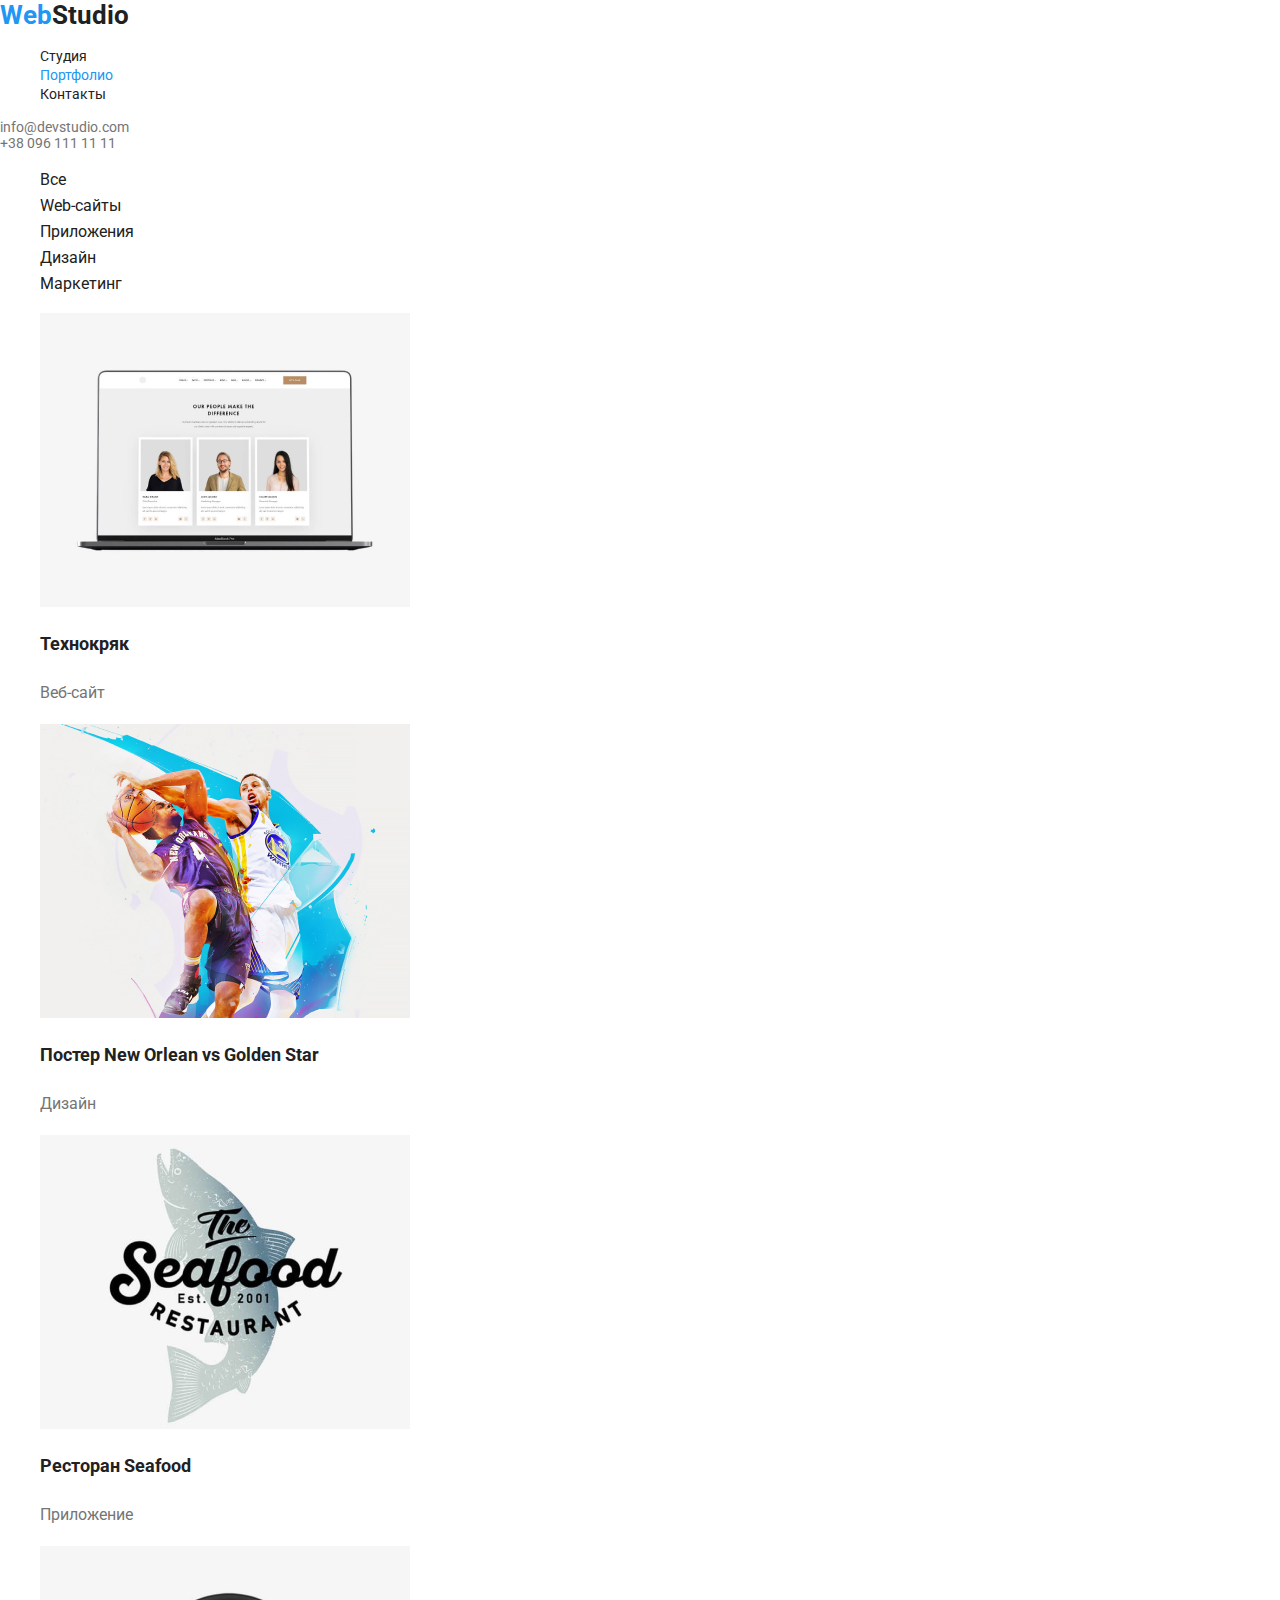
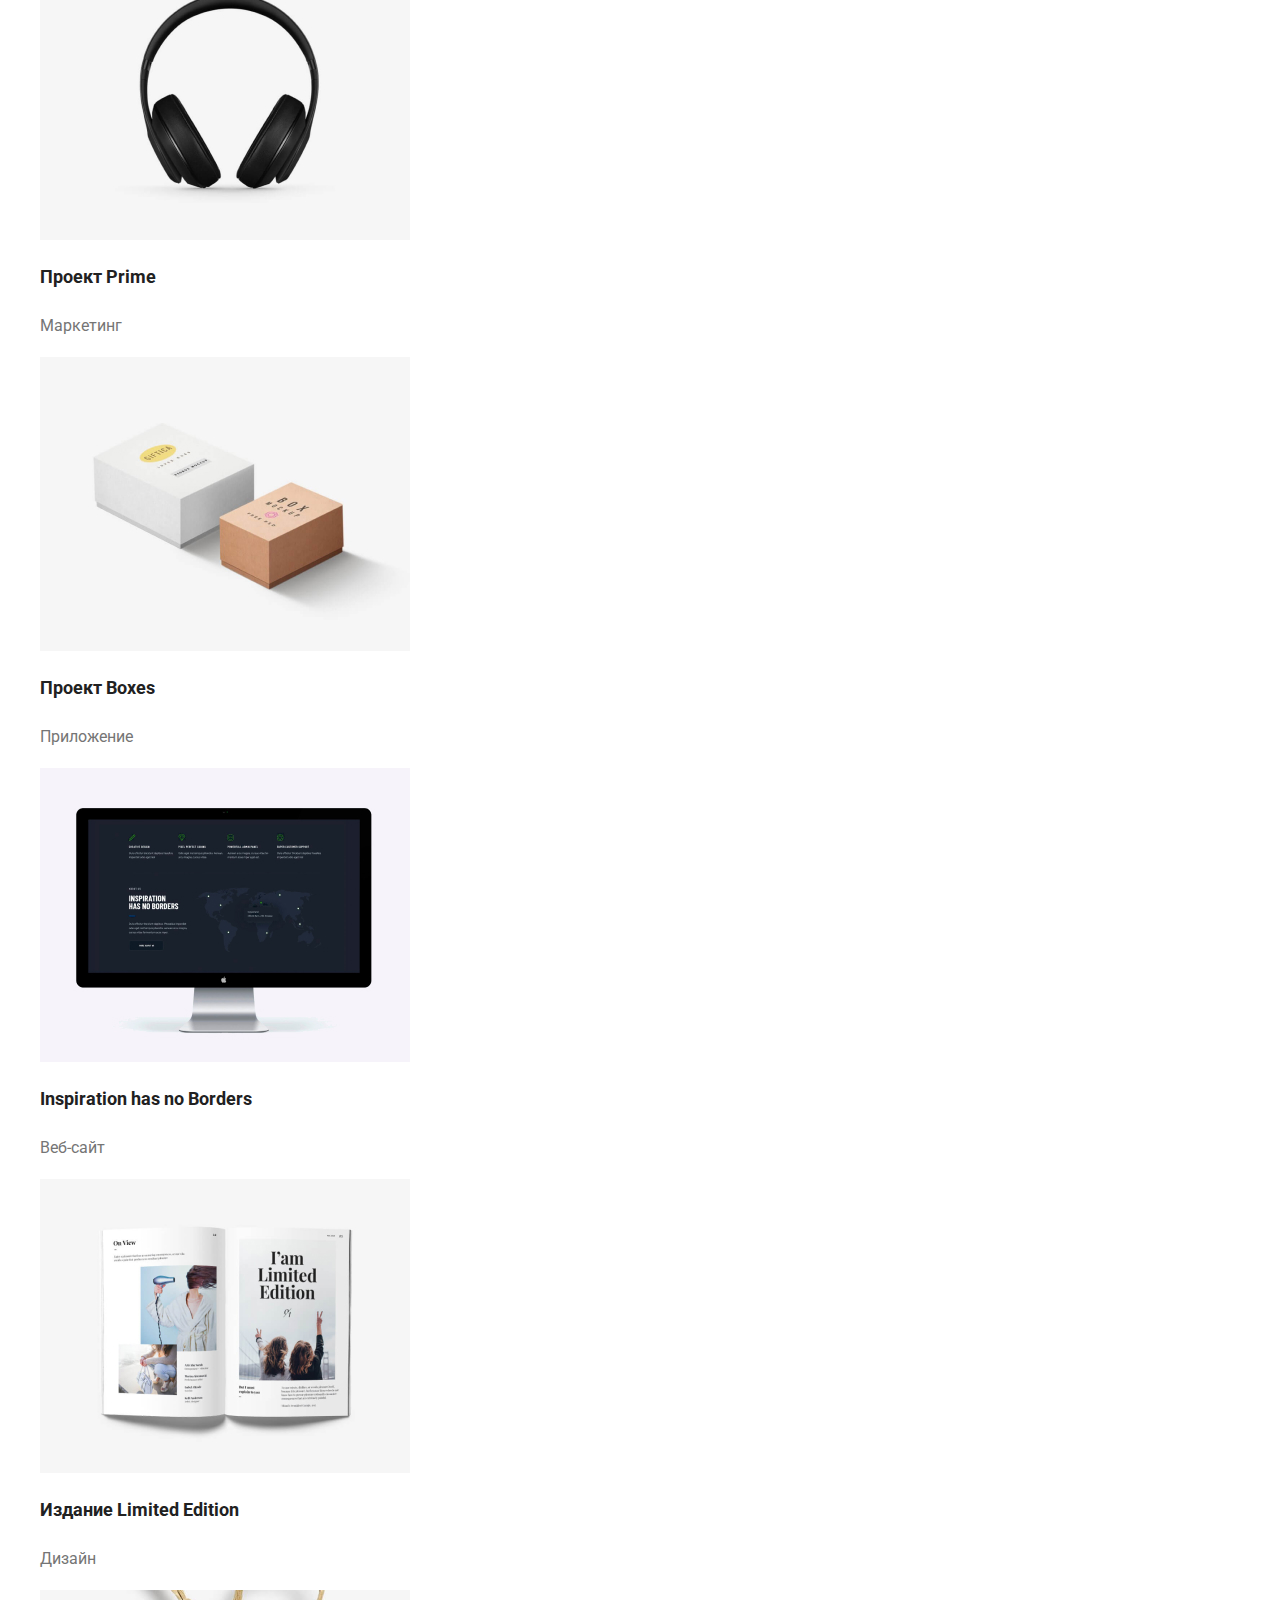
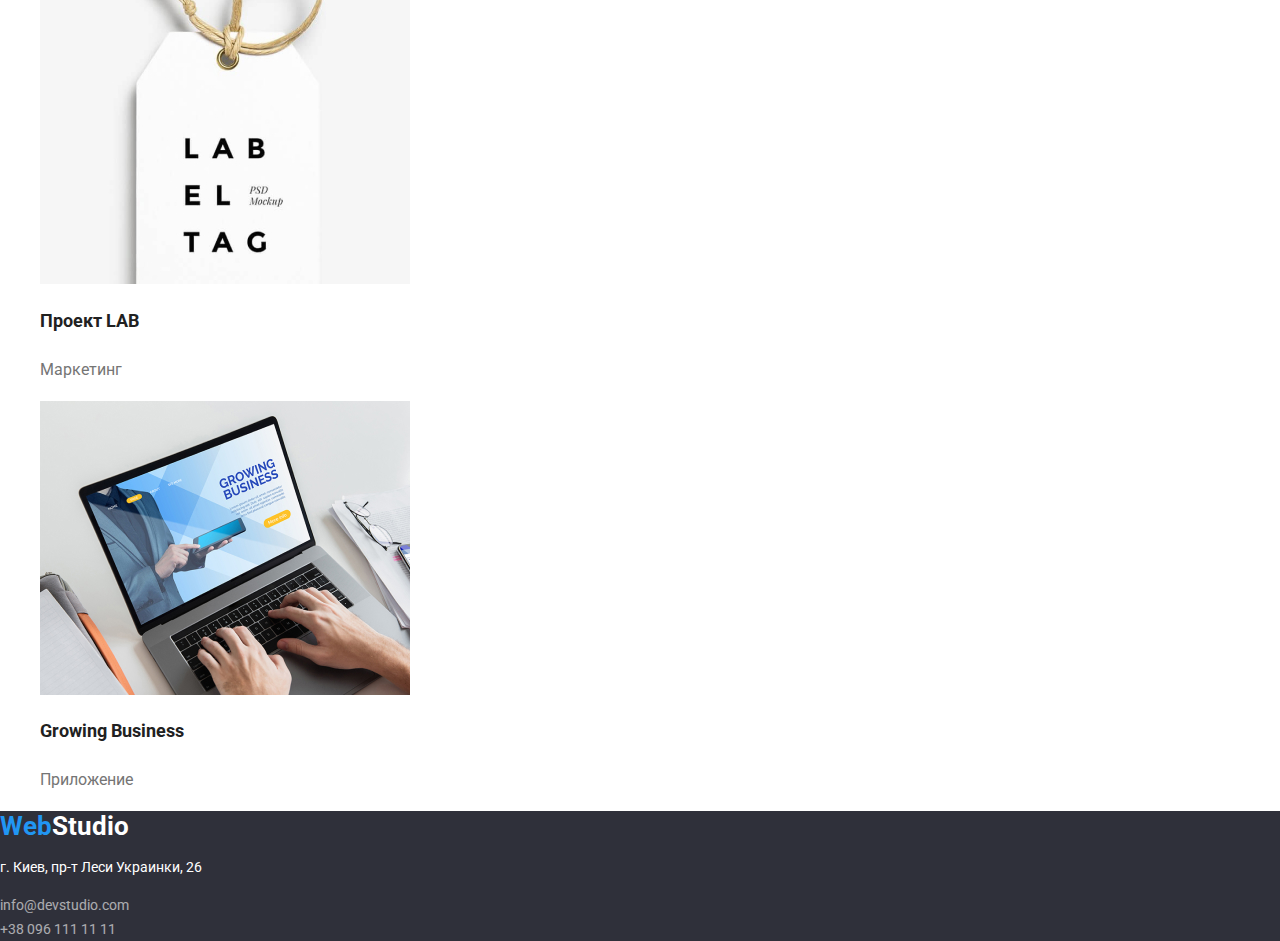
==== portfolio.html @ bd494105 "Update portfolio.html" ====
<!DOCTYPE html>
<html lang="ru">

<head>
    <title>goit-markup-hw-02</title>
    <meta charset="utf-8">
    <link rel="stylesheet" href="css/style.css">
    <meta name="viewport" content="width=device-width, initial-scale=1.0">
    <link rel="preconnect" href="https://fonts.googleapis.com">
    <link rel="preconnect" href="https://fonts.gstatic.com" crossorigin>
    <link href="https://fonts.googleapis.com/css2?family=Roboto:wght@300;400;500;700&display=swap" rel="stylesheet">
</head>

<body>
    <header>
        <div class="logo">
            <a class="logo-link" href="/">Web<span class="logo-text">Studio</span></a>
        </div>
        <nav>
            <ul class="list">
                <li><a class="list-link" href="">Студия</a></li>
                <li><a class="list-link action" href="portfolio.html">Портфолио</a></li>
                <li><a class="list-link" href="">Контакты</a></li>
            </ul>
        </nav>
        <div class="header-link">
            <a class="header-mail" href="mailto:info@devstudio.com">info@devstudio.com</a>
            <a class="header-tel" href="tel:+380961111111">+38 096 111 11 11</a>
        </div>
    </header>
    <main>
        <section class="filter">
           
                <h1>Портфолио</h1> <!--hidden-->
                <nav>
                    <ul class="filter-list">
                        <li><a class="filter-link" href="/">Все</a></li>
                        <li><a class="filter-link" href="/">Web-сайты</a></li>
                        <li><a class="filter-link" href="/">Приложения</a></li>
                        <li><a class="filter-link" href="/">Дизайн</a></li>
                        <li><a class="filter-link" href="/">Маркетинг</a></li>
                    </ul>
                </nav>
                <div class="page-cards">
                    <ul>
                        <li class="page-card">
                            <img src="images/images1.jpg" width="370" alt="Вебсайт">
                            <h2 class="page-title">Технокряк</h2>
                            <p class="page-text">Веб-сайт</p>
                        </li>
                        <li>
                            <img src="images/images2.jpg" width="370" alt="Баскетболисты">
                            <h2 class="page-title">Постер New Orlean vs Golden Star</h2>
                            <p class="page-text">Дизайн</p>
                        </li>
                        <li>
                            <img src="images/images3.jpg" width="370" alt="Логотип">
                            <h2 class="page-title">Ресторан Seafood</h2>
                            <p class="page-text">Приложение</p>
                        </li>
                        <li>
                            <img src="images/images4.jpg" width="370" alt="Наушники">
                            <h2 class="page-title">Проект Prime</h2>
                            <p class="page-text">Маркетинг</p>
                        </li>
                        <li>
                            <img src="images/images5.jpg" width="370" alt="Части">
                            <h2 class="page-title">Проект Boxes</h2>
                            <p class="page-text">Приложение</p>
                        </li>
                        <li>
                            <img src="images/images6.jpg" width="370" alt="Монитор">
                            <h2 class="page-title">Inspiration has no Borders</h2>
                            <p class="page-text">Веб-сайт</p>
                        </li>
                        <li>
                            <img src="images/images7.jpg" width="370" alt="Журнал">
                            <h2 class="page-title">Издание Limited Edition</h2>
                            <p class="page-text">Дизайн</p>
                        </li>
                        <li>
                            <img src="images/images8.jpg" width="370" alt="Лейбл">
                            <h2 class="page-title">Проект LAB</h2>
                            <p class="page-text">Маркетинг</p>
                        </li>
                        <li>
                            <img src="images/images9.jpg" width="370" alt="Ноутбук">
                            <h2 class="page-title">Growing Business</h2>
                            <p class="page-text">Приложение</p>
                        </li>
                    </ul>
                </div>
            
        </section>
    </main>
    <footer>
        <div class="logo">
            <a class="logo-link" href="/">Web<span class="ft-color">Studio</span></a>
        </div>
        <address class="address-footer">
            <p>г. Киев, пр-т Леси Украинки, 26 </p>
            <div class="header-link">
                <a class="header-mail" href="mailto:info@devstudio.com">info@devstudio.com</a>
                <a class="header-tel" href="tel:+380961111111">+38 096 111 11 11</a>
            </div>
        </address>
    </footer>
</body>

</html>
---- css/style.css ----
/* Переменные */
:root{
    --ferst-color:#757575;
    --second-color:#212121; 
    --style-color:#2196F3;
    --font-ferst: 'Roboto', sans-serif;
    --footer-bg: #2F303A;
}
/* конец переменные */
body{
    font-family: var(--font-ferst);
    padding: 0;
    margin: 0;
}
*{
box-sizing: border-box;
}
ul{
    list-style: none;   
}
a{
    text-decoration: none;
}
/* Дополнительные классы */

a.action{
    color:#2196F3;
}

/* Конец - дополнительные классы */

/* Открываю header */

.logo-link{
    color: var(--style-color);
    font-size: 26px;
    font-weight: bold;
    letter-spacing: 3%;
    text-decoration: none;
}
.logo-text{
    color: var( --second-color);
}
.list-link {
    color: var(--second-color);
    font-size: 14px;
    font-weight: medium;

}
.header-tel, .header-mail {
    display: block;
    color: var(--ferst-color);
    text-decoration: none;
    font-size: 14px;
    font-weight: medium;
    
}
/* Конец header */


/* Открываю main */

.filter-link{
    color:var(--second-color);
    font-size: 16px;
    line-height: 26px;
    font-weight: medium;
    text-align: center;
}
.page-title{
    color: var(--second-color);
    font-size: 18px;
    font-weight: bold;
    line-height: 36px;
    font-family: 'Roboto', sans-serif;
}
.page-text{
    color: var(--ferst-color);
    font-size: 16px;
    font-weight: regular;
    line-height: 30px;
    font-family: 'Roboto', sans-serif;
}
.filter > h1{
    display: none;
}

/* Закрываю main */

/* Открываю footer */
footer{
    background: var(--footer-bg);
}
.address-footer{
    font-family: 'Roboto', sans-serif;
    font-size: 14px;
    font-weight: regular;
    color: #fff;
    line-height: 24px;
}
.ft-color{
    color:#fff;
}
.address-footer p{
    font-style: normal;
}
.address-footer  a {
    color: #fff;
    opacity: 60%;
    font-style: normal;
}
/* Закрываю footer */
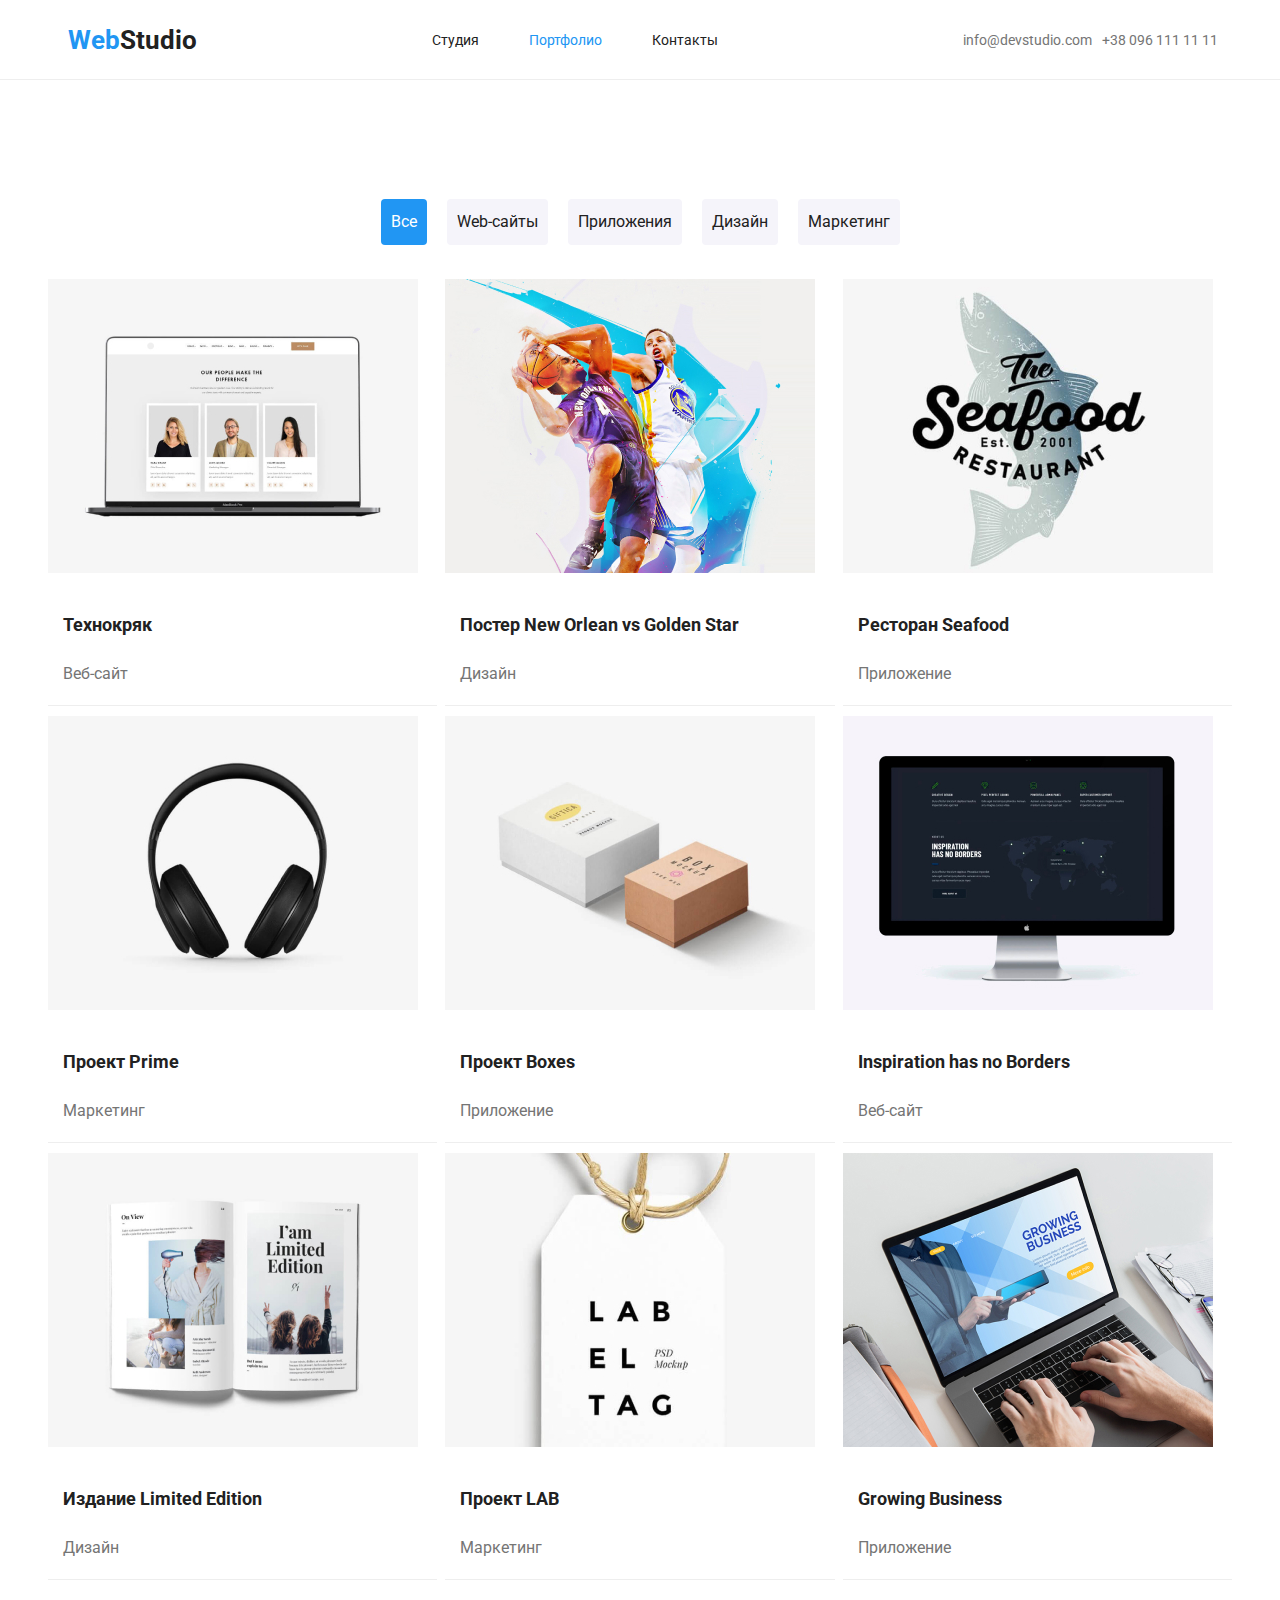
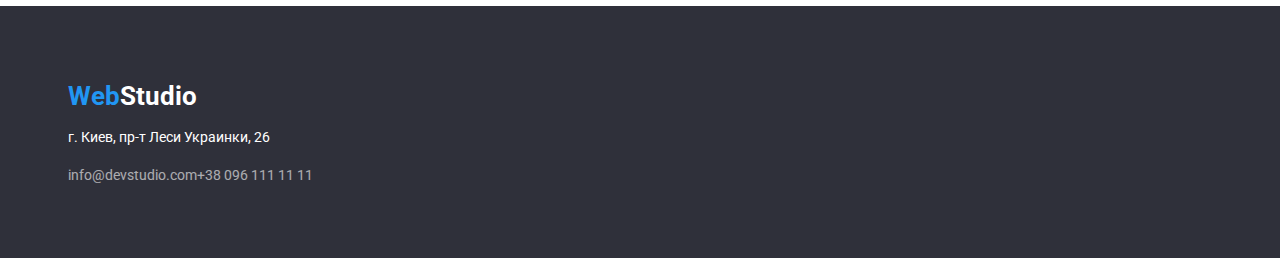
==== commit 1068a57b: "rer" ====
--- a/portfolio.html
+++ b/portfolio.html
@@ -4,7 +4,7 @@
 <head>
     <title>goit-markup-hw-02</title>
     <meta charset="utf-8">
-    <link rel="stylesheet" href="css/style.css">
+    <link rel="stylesheet" href="css/portfolio.css">
     <meta name="viewport" content="width=device-width, initial-scale=1.0">
     <link rel="preconnect" href="https://fonts.googleapis.com">
     <link rel="preconnect" href="https://fonts.gstatic.com" crossorigin>
@@ -12,99 +12,131 @@
 </head>
 
 <body>
-    <header>
-        <div class="logo">
-            <a class="logo-link" href="/">Web<span class="logo-text">Studio</span></a>
-        </div>
-        <nav>
-            <ul class="list">
-                <li><a class="list-link" href="">Студия</a></li>
-                <li><a class="list-link action" href="portfolio.html">Портфолио</a></li>
-                <li><a class="list-link" href="">Контакты</a></li>
-            </ul>
-        </nav>
-        <div class="header-link">
-            <a class="header-mail" href="mailto:info@devstudio.com">info@devstudio.com</a>
-            <a class="header-tel" href="tel:+380961111111">+38 096 111 11 11</a>
-        </div>
-    </header>
-    <main>
-        <section class="filter">
-           
-                <h1>Портфолио</h1> <!--hidden-->
-                <nav>
-                    <ul class="filter-list">
-                        <li><a class="filter-link" href="/">Все</a></li>
-                        <li><a class="filter-link" href="/">Web-сайты</a></li>
-                        <li><a class="filter-link" href="/">Приложения</a></li>
-                        <li><a class="filter-link" href="/">Дизайн</a></li>
-                        <li><a class="filter-link" href="/">Маркетинг</a></li>
-                    </ul>
-                </nav>
-                <div class="page-cards">
-                    <ul>
-                        <li class="page-card">
-                            <img src="images/images1.jpg" width="370" alt="Вебсайт">
-                            <h2 class="page-title">Технокряк</h2>
-                            <p class="page-text">Веб-сайт</p>
-                        </li>
-                        <li>
-                            <img src="images/images2.jpg" width="370" alt="Баскетболисты">
-                            <h2 class="page-title">Постер New Orlean vs Golden Star</h2>
-                            <p class="page-text">Дизайн</p>
-                        </li>
-                        <li>
-                            <img src="images/images3.jpg" width="370" alt="Логотип">
-                            <h2 class="page-title">Ресторан Seafood</h2>
-                            <p class="page-text">Приложение</p>
-                        </li>
-                        <li>
-                            <img src="images/images4.jpg" width="370" alt="Наушники">
-                            <h2 class="page-title">Проект Prime</h2>
-                            <p class="page-text">Маркетинг</p>
-                        </li>
-                        <li>
-                            <img src="images/images5.jpg" width="370" alt="Части">
-                            <h2 class="page-title">Проект Boxes</h2>
-                            <p class="page-text">Приложение</p>
-                        </li>
-                        <li>
-                            <img src="images/images6.jpg" width="370" alt="Монитор">
-                            <h2 class="page-title">Inspiration has no Borders</h2>
-                            <p class="page-text">Веб-сайт</p>
-                        </li>
-                        <li>
-                            <img src="images/images7.jpg" width="370" alt="Журнал">
-                            <h2 class="page-title">Издание Limited Edition</h2>
-                            <p class="page-text">Дизайн</p>
-                        </li>
-                        <li>
-                            <img src="images/images8.jpg" width="370" alt="Лейбл">
-                            <h2 class="page-title">Проект LAB</h2>
-                            <p class="page-text">Маркетинг</p>
-                        </li>
-                        <li>
-                            <img src="images/images9.jpg" width="370" alt="Ноутбук">
-                            <h2 class="page-title">Growing Business</h2>
-                            <p class="page-text">Приложение</p>
-                        </li>
-                    </ul>
+    
+        <header>
+            <div class="list-center">
+                <div class="header-page">
+                    <div class="logo">
+                        <a class="logo-link" href="/">Web<span class="logo-text">Studio</span></a>
+                    </div>
+                    <nav>
+                        <ul class="list">
+                            <li><a class="list-link" href="/">Студия</a></li>
+                            <li><a class="list-link action" href="portfolio.html">Портфолио</a></li>
+                            <li><a class="list-link" href="">Контакты</a></li>
+                        </ul>
+                    </nav>
+                    <div class="header-link">
+                        <a class="header-mail" href="mailto:info@devstudio.com">info@devstudio.com</a>
+                        <a class="header-tel" href="tel:+380961111111">+38 096 111 11 11</a>
+                    </div>
                 </div>
-            
-        </section>
-    </main>
-    <footer>
-        <div class="logo">
-            <a class="logo-link" href="/">Web<span class="ft-color">Studio</span></a>
-        </div>
-        <address class="address-footer">
-            <p>г. Киев, пр-т Леси Украинки, 26 </p>
-            <div class="header-link">
-                <a class="header-mail" href="mailto:info@devstudio.com">info@devstudio.com</a>
-                <a class="header-tel" href="tel:+380961111111">+38 096 111 11 11</a>
             </div>
-        </address>
-    </footer>
+        </header>
+        <main>
+            <div class="list-center">
+            <section class="filter">
+                    <div class="filter-box">
+                        <h1>Портфолио</h1> <!--hidden-->
+                        <nav>
+                            <ul class="filter-list">
+                                <li><a class="filter-link  action-link bg" href="/">Все</a></li>
+                                <li><a class="filter-link action-link" href="/">Web-сайты</a></li>
+                                <li><a class="filter-link action-link" href="/">Приложения</a></li>
+                                <li><a class="filter-link action-link" href="/">Дизайн</a></li>
+                                <li><a class="filter-link action-link" href="/">Маркетинг</a></li>
+                            </ul>
+                        </nav>
+                    </div>
+                    <div class="page-cards">
+                        <ul>
+                            <li class="page-items">
+                                <img src="images/images1.jpg" width="370" alt="Вебсайт">
+                                <div class="page-topbox">
+                                    <h2 class="page-title">Технокряк</h2>
+                                    <p class="page-text">Веб-сайт</p>
+                                </div>
+                            </li>
+                            <li class="page-items">
+                                <img src="images/images2.jpg" width="370" alt="Баскетболисты">
+                                <div class="page-topbox">
+                                <h2 class="page-title">Постер New Orlean vs Golden Star</h2>
+                                <p class="page-text">Дизайн</p>
+                                </div>
+                            </li>
+                            <li class="page-items">
+                                <img src="images/images3.jpg" width="370" alt="Логотип">
+                                <div class="page-topbox">
+                                <h2 class="page-title">Ресторан Seafood</h2>
+                                <p class="page-text">Приложение</p>
+                                </div>
+                            </li>
+                            <li class="page-items">
+                                <img src="images/images4.jpg" width="370" alt="Наушники">
+                                <div class="page-topbox">
+                                <h2 class="page-title">Проект Prime</h2>
+                                <p class="page-text">Маркетинг</p>
+                                </div>
+                            </li>
+                            <li class="page-items">
+                                <img src="images/images5.jpg" width="370" alt="Части">
+                                <div class="page-topbox">
+                                <h2 class="page-title">Проект Boxes</h2>
+                                <p class="page-text">Приложение</p>
+                                </div>
+                            </li>
+                            <li class="page-items">
+                                <img src="images/images6.jpg" width="370" alt="Монитор">
+                                <div class="page-topbox">
+                                <h2 class="page-title">Inspiration has no Borders</h2>
+                                <p class="page-text">Веб-сайт</p>
+                                </div>
+                            </li>
+                            <li class="page-items">
+                                <img src="images/images7.jpg" width="370" alt="Журнал">
+                                <div class="page-topbox">
+                                <h2 class="page-title">Издание Limited Edition</h2>
+                                <p class="page-text">Дизайн</p>
+                                </div>
+                            </li>
+                            <li class="page-items">
+                                <img src="images/images8.jpg" width="370" alt="Лейбл">
+                                <div class="page-topbox">
+                                <h2 class="page-title">Проект LAB</h2>
+                                <p class="page-text">Маркетинг</p>
+                                </div>
+                            </li>
+                            <li class="page-items">
+                                <img src="images/images9.jpg" width="370" alt="Ноутбук">
+                                <div class="page-topbox">
+                                <h2 class="page-title">Growing Business</h2>
+                                <p class="page-text">Приложение</p>
+                                </div>
+                            </li>
+                        </ul>
+                    </div>
+                
+            </section>
+            </div>
+        </main>
+    </div>
+        <footer>
+            <div class="list-center">
+                <div class="position-footer">
+                    <div class="logo">
+                        <a class="logo-link" href="/">Web<span class="ft-color">Studio</span></a>
+                    </div>
+                    <address class="address-footer">
+                        <p>г. Киев, пр-т Леси Украинки, 26 </p>
+                        <div class="footer-link">
+                            <a class="footer-mail" href="mailto:info@devstudio.com">info@devstudio.com</a>
+                            <a class="footer-tel" href="tel:+380961111111">+38 096 111 11 11</a>
+                        </div>
+                    </address>
+                </div>
+            </div>
+        </footer>
+   
 </body>
 
 </html>--- a/css/portfolio.css
+++ b/css/portfolio.css
@@ -0,0 +1,206 @@
+/* Переменные */
+:root{
+    --ferst-color:#757575;
+    --second-color:#212121; 
+    --style-color:#2196F3;
+    --font-ferst: 'Roboto', sans-serif;
+    --footer-bg: #2F303A;
+}
+/* конец переменные */
+body{
+    font-family: var(--font-ferst);
+    padding: 0;
+    margin: 0;
+}
+*{
+box-sizing: border-box;
+}
+ul{
+    list-style: none;   
+}
+a{
+    text-decoration: none;
+}
+
+.list-center{
+    max-width: 1185px;
+    margin: 0 auto;
+}
+/* Дополнительные классы */
+
+a.action{
+    color:#2196F3;
+}
+a.bg {
+    background: var(--style-color);
+    color: #fff;
+}
+/* Конец - дополнительные классы */
+
+/* Открываю header */
+header{
+    height: 80px;
+    border-bottom: 1px solid #EEEEEE;
+}
+.header-page{
+    display: flex;
+    justify-content: space-between;
+    align-items: center;
+    height: 80px;
+    border-bottom: 1px solid #EEEEEE;
+}
+.logo{
+    margin-left: 20px;
+}
+.logo-link{
+    color: var(--style-color);
+    font-size: 26px;
+    font-weight: bold;
+    letter-spacing: 3%;
+    text-decoration: none;
+}
+.logo-text{
+    color: var( --second-color);
+}
+.list-link {
+    color: var(--second-color);
+    font-size: 14px;
+    font-weight: medium;
+
+}
+.header-link{
+    display: flex;
+    margin-right: 15px;
+}
+.header-tel, .header-mail {
+    display: block;
+    color: var(--ferst-color);
+    text-decoration: none;
+    font-size: 14px;
+    font-weight: medium;
+    margin-left: 10px;
+}
+.list{
+    display: flex;
+    justify-content: space-around;
+    margin: 0px;
+    padding: 0px;
+}
+.list > li{
+    margin: 25px;
+}
+/* Конец header */
+
+
+/* Открываю main */
+.filter{
+    margin-top: 93px;
+}
+.filter-list{
+    padding: 0;
+    display: flex;
+    justify-content: center;
+}
+.filter-list > li {
+    margin: 10px;
+    height: 38px;
+}
+.filter-box{
+    display: flex;
+    justify-content: center;
+}
+.filter-box > h1 {
+    display: none;
+}
+.filter-link{
+    color:var(--second-color);
+    font-size: 16px;
+    line-height: 26px;
+    font-weight: medium;
+    text-align: center;
+    display: inline-block;
+    padding: 10px;
+    background: #F5F4FA;
+    border-radius: 4px;
+}
+.action-link{
+    background: ##F5F4FA;
+}
+.action-link:hover{
+    color:#fff;
+    background:var(--style-color);
+}
+.page-cards ul {
+    display: flex;
+    flex-wrap: wrap;
+    padding: 0px;
+    justify-content: space-between;
+}
+.page-topbox{
+    padding-top: 15px;
+    padding-left: 15px;
+}
+.page-items{
+    flex-basis: calc((100% - 15px) / 3);
+    border-bottom: 1px solid #EEEEEE;
+    margin-bottom: 10px;
+}
+.page-title{
+    color: var(--second-color);
+    font-size: 18px;
+    font-weight: bold;
+    line-height: 36px;
+    font-family: 'Roboto', sans-serif;
+}
+.page-text{
+    color: var(--ferst-color);
+    font-size: 16px;
+    font-weight: regular;
+    line-height: 30px;
+    font-family: 'Roboto', sans-serif;
+}
+.filter > h1{
+    display: none;
+}
+
+/* Закрываю main */
+
+/* Открываю footer */
+footer{
+    background: var(--footer-bg);
+    height: 252px;
+}
+.address-footer{
+    font-family: 'Roboto', sans-serif;
+    font-size: 14px;
+    font-weight: regular;
+    color: #fff;
+    line-height: 24px;
+}
+.position-footer {
+    padding: 75px 30px 0px 0px;
+}
+.ft-color{
+    color:#fff;
+}
+.address-footer p{
+    font-style: normal;
+    margin-left: 20px;
+}
+.address-footer  a {
+    color: #fff;
+    opacity: 60%;
+    font-style: normal;
+}
+.footer-link{
+    display: flex;
+    margin-left: 20px;
+}
+.footer-mail, .footer-tel{
+    display: block;
+    color: var(--ferst-color);
+    text-decoration: none;
+    font-size: 14px;
+    font-weight: medium;
+}
+/* Закрываю footer */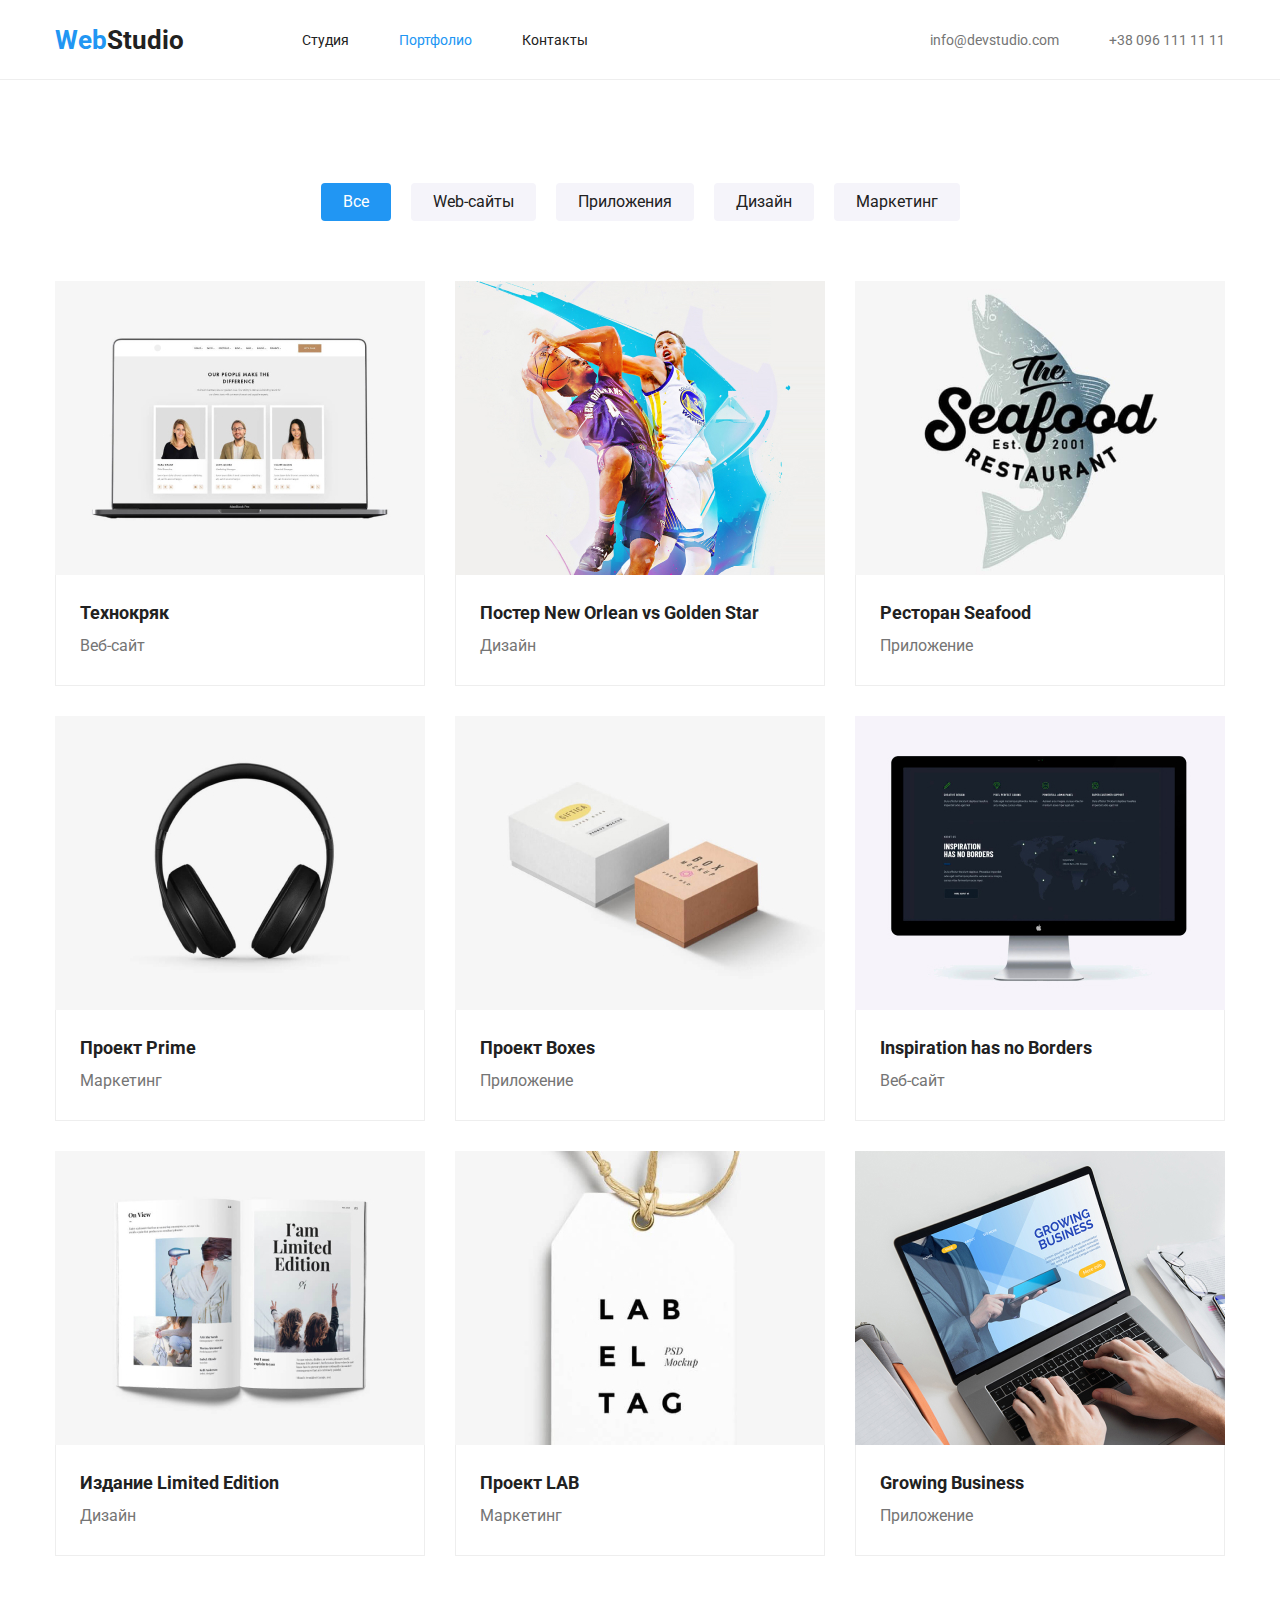
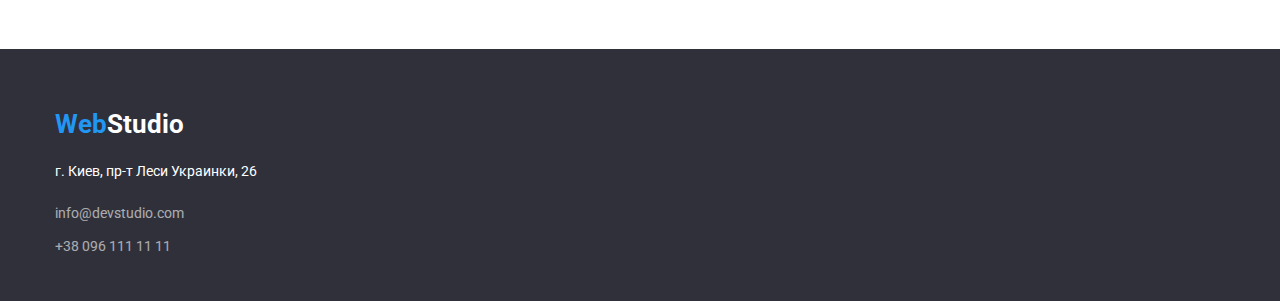
==== commit 12e690ef: "goit-markup-hw-02(final)" ====
--- a/portfolio.html
+++ b/portfolio.html
@@ -51,63 +51,63 @@
                     <div class="page-cards">
                         <ul>
                             <li class="page-items">
-                                <img src="images/images1.jpg" width="370" alt="Вебсайт">
+                                <img src="images/images1.jpg" width="370px" alt="Вебсайт">
                                 <div class="page-topbox">
                                     <h2 class="page-title">Технокряк</h2>
                                     <p class="page-text">Веб-сайт</p>
                                 </div>
                             </li>
                             <li class="page-items">
-                                <img src="images/images2.jpg" width="370" alt="Баскетболисты">
+                                <img src="images/images2.jpg" width="370px" alt="Баскетболисты">
                                 <div class="page-topbox">
                                 <h2 class="page-title">Постер New Orlean vs Golden Star</h2>
                                 <p class="page-text">Дизайн</p>
                                 </div>
                             </li>
                             <li class="page-items">
-                                <img src="images/images3.jpg" width="370" alt="Логотип">
+                                <img src="images/images3.jpg" width="370px" alt="Логотип">
                                 <div class="page-topbox">
                                 <h2 class="page-title">Ресторан Seafood</h2>
                                 <p class="page-text">Приложение</p>
                                 </div>
                             </li>
                             <li class="page-items">
-                                <img src="images/images4.jpg" width="370" alt="Наушники">
+                                <img src="images/images4.jpg" width="370px" alt="Наушники">
                                 <div class="page-topbox">
                                 <h2 class="page-title">Проект Prime</h2>
                                 <p class="page-text">Маркетинг</p>
                                 </div>
                             </li>
                             <li class="page-items">
-                                <img src="images/images5.jpg" width="370" alt="Части">
+                                <img src="images/images5.jpg" width="370px" alt="Части">
                                 <div class="page-topbox">
                                 <h2 class="page-title">Проект Boxes</h2>
                                 <p class="page-text">Приложение</p>
                                 </div>
                             </li>
                             <li class="page-items">
-                                <img src="images/images6.jpg" width="370" alt="Монитор">
+                                <img src="images/images6.jpg" width="370px" alt="Монитор">
                                 <div class="page-topbox">
                                 <h2 class="page-title">Inspiration has no Borders</h2>
                                 <p class="page-text">Веб-сайт</p>
                                 </div>
                             </li>
                             <li class="page-items">
-                                <img src="images/images7.jpg" width="370" alt="Журнал">
+                                <img src="images/images7.jpg" width="370px" alt="Журнал">
                                 <div class="page-topbox">
                                 <h2 class="page-title">Издание Limited Edition</h2>
                                 <p class="page-text">Дизайн</p>
                                 </div>
                             </li>
                             <li class="page-items">
-                                <img src="images/images8.jpg" width="370" alt="Лейбл">
+                                <img src="images/images8.jpg" width="370px" alt="Лейбл">
                                 <div class="page-topbox">
                                 <h2 class="page-title">Проект LAB</h2>
                                 <p class="page-text">Маркетинг</p>
                                 </div>
                             </li>
                             <li class="page-items">
-                                <img src="images/images9.jpg" width="370" alt="Ноутбук">
+                                <img src="images/images9.jpg" width="370px" alt="Ноутбук">
                                 <div class="page-topbox">
                                 <h2 class="page-title">Growing Business</h2>
                                 <p class="page-text">Приложение</p>
@@ -123,7 +123,7 @@
         <footer>
             <div class="list-center">
                 <div class="position-footer">
-                    <div class="logo">
+                    <div class="logo-footer">
                         <a class="logo-link" href="/">Web<span class="ft-color">Studio</span></a>
                     </div>
                     <address class="address-footer">
--- a/css/portfolio.css
+++ b/css/portfolio.css
@@ -23,8 +23,9 @@
 }
 
 .list-center{
-    max-width: 1185px;
+    max-width: 1170px;
     margin: 0 auto;
+    
 }
 /* Дополнительные классы */
 
@@ -44,13 +45,12 @@
 }
 .header-page{
     display: flex;
-    justify-content: space-between;
     align-items: center;
     height: 80px;
     border-bottom: 1px solid #EEEEEE;
 }
 .logo{
-    margin-left: 20px;
+    margin-right: 93px;
 }
 .logo-link{
     color: var(--style-color);
@@ -66,19 +66,33 @@
     color: var(--second-color);
     font-size: 14px;
     font-weight: medium;
-
-}
+}
+.list-link:hover{
+    color: var(--style-color);
+}
+
 .header-link{
     display: flex;
-    margin-right: 15px;
-}
-.header-tel, .header-mail {
-    display: block;
-    color: var(--ferst-color);
-    text-decoration: none;
-    font-size: 14px;
-    font-weight: medium;
-    margin-left: 10px;
+    margin-left: auto;
+}
+.header-tel {
+    display: block;
+    color: var(--ferst-color);
+    text-decoration: none;
+    font-size: 14px;
+    font-weight: medium;
+    margin-right: 0px;
+}
+.header-mail{
+    display: block;
+    color: var(--ferst-color);
+    text-decoration: none;
+    font-size: 14px;
+    font-weight: medium;
+    margin-right: 50px;
+}
+.header-mail:hover, .header-tel:hover{
+    color: var(--style-color);
 }
 .list{
     display: flex;
@@ -94,11 +108,12 @@
 
 /* Открываю main */
 .filter{
-    margin-top: 93px;
+   margin-top: 93px;
 }
 .filter-list{
     padding: 0;
     display: flex;
+    margin: 0px;
     justify-content: center;
 }
 .filter-list > li {
@@ -119,7 +134,7 @@
     font-weight: medium;
     text-align: center;
     display: inline-block;
-    padding: 10px;
+    padding: 6px 22px 6px 22px;
     background: #F5F4FA;
     border-radius: 4px;
 }
@@ -130,20 +145,38 @@
     color:#fff;
     background:var(--style-color);
 }
+.page-cards{
+    margin-top: 50px;
+    margin-bottom: 93px;
+}
 .page-cards ul {
     display: flex;
     flex-wrap: wrap;
     padding: 0px;
-    justify-content: space-between;
+    
 }
 .page-topbox{
-    padding-top: 15px;
-    padding-left: 15px;
+    padding-top: 20px;
+    padding-left: 24px;
+    padding-right: 24px;
+    padding-bottom: 24px;
+    border-left: 1px solid #EEEEEE;
+    border-bottom: 1px solid #EEEEEE;
+    border-right: 1px solid #EEEEEE;
 }
 .page-items{
-    flex-basis: calc((100% - 15px) / 3);
-    border-bottom: 1px solid #EEEEEE;
-    margin-bottom: 10px;
+    width: calc((100% - 60px) / 3);
+    margin-bottom: 30px;
+    margin-right: 30px;
+}
+.page-items img {
+    display: block;
+}
+.page-items:nth-child(3n){
+    margin-right: 0px;
+}
+.page-items:nth-last-child(-n + 3){
+    margin-bottom: 0px;
 }
 .page-title{
     color: var(--second-color);
@@ -151,6 +184,7 @@
     font-weight: bold;
     line-height: 36px;
     font-family: 'Roboto', sans-serif;
+    margin: 0px;
 }
 .page-text{
     color: var(--ferst-color);
@@ -158,6 +192,7 @@
     font-weight: regular;
     line-height: 30px;
     font-family: 'Roboto', sans-serif;
+    margin: 0px;
 }
 .filter > h1{
     display: none;
@@ -170,31 +205,35 @@
     background: var(--footer-bg);
     height: 252px;
 }
+.logo-footer{
+   padding-top: 60px;
+}
 .address-footer{
+    margin-top: 20px;
     font-family: 'Roboto', sans-serif;
     font-size: 14px;
     font-weight: regular;
     color: #fff;
     line-height: 24px;
 }
-.position-footer {
-    padding: 75px 30px 0px 0px;
-}
+
 .ft-color{
     color:#fff;
 }
 .address-footer p{
     font-style: normal;
-    margin-left: 20px;
+    margin: 0px;
 }
 .address-footer  a {
+    margin-top: 9px;
     color: #fff;
     opacity: 60%;
     font-style: normal;
 }
 .footer-link{
-    display: flex;
-    margin-left: 20px;
+    margin-top: 9px;
+    display: flex;
+    flex-direction: column;
 }
 .footer-mail, .footer-tel{
     display: block;
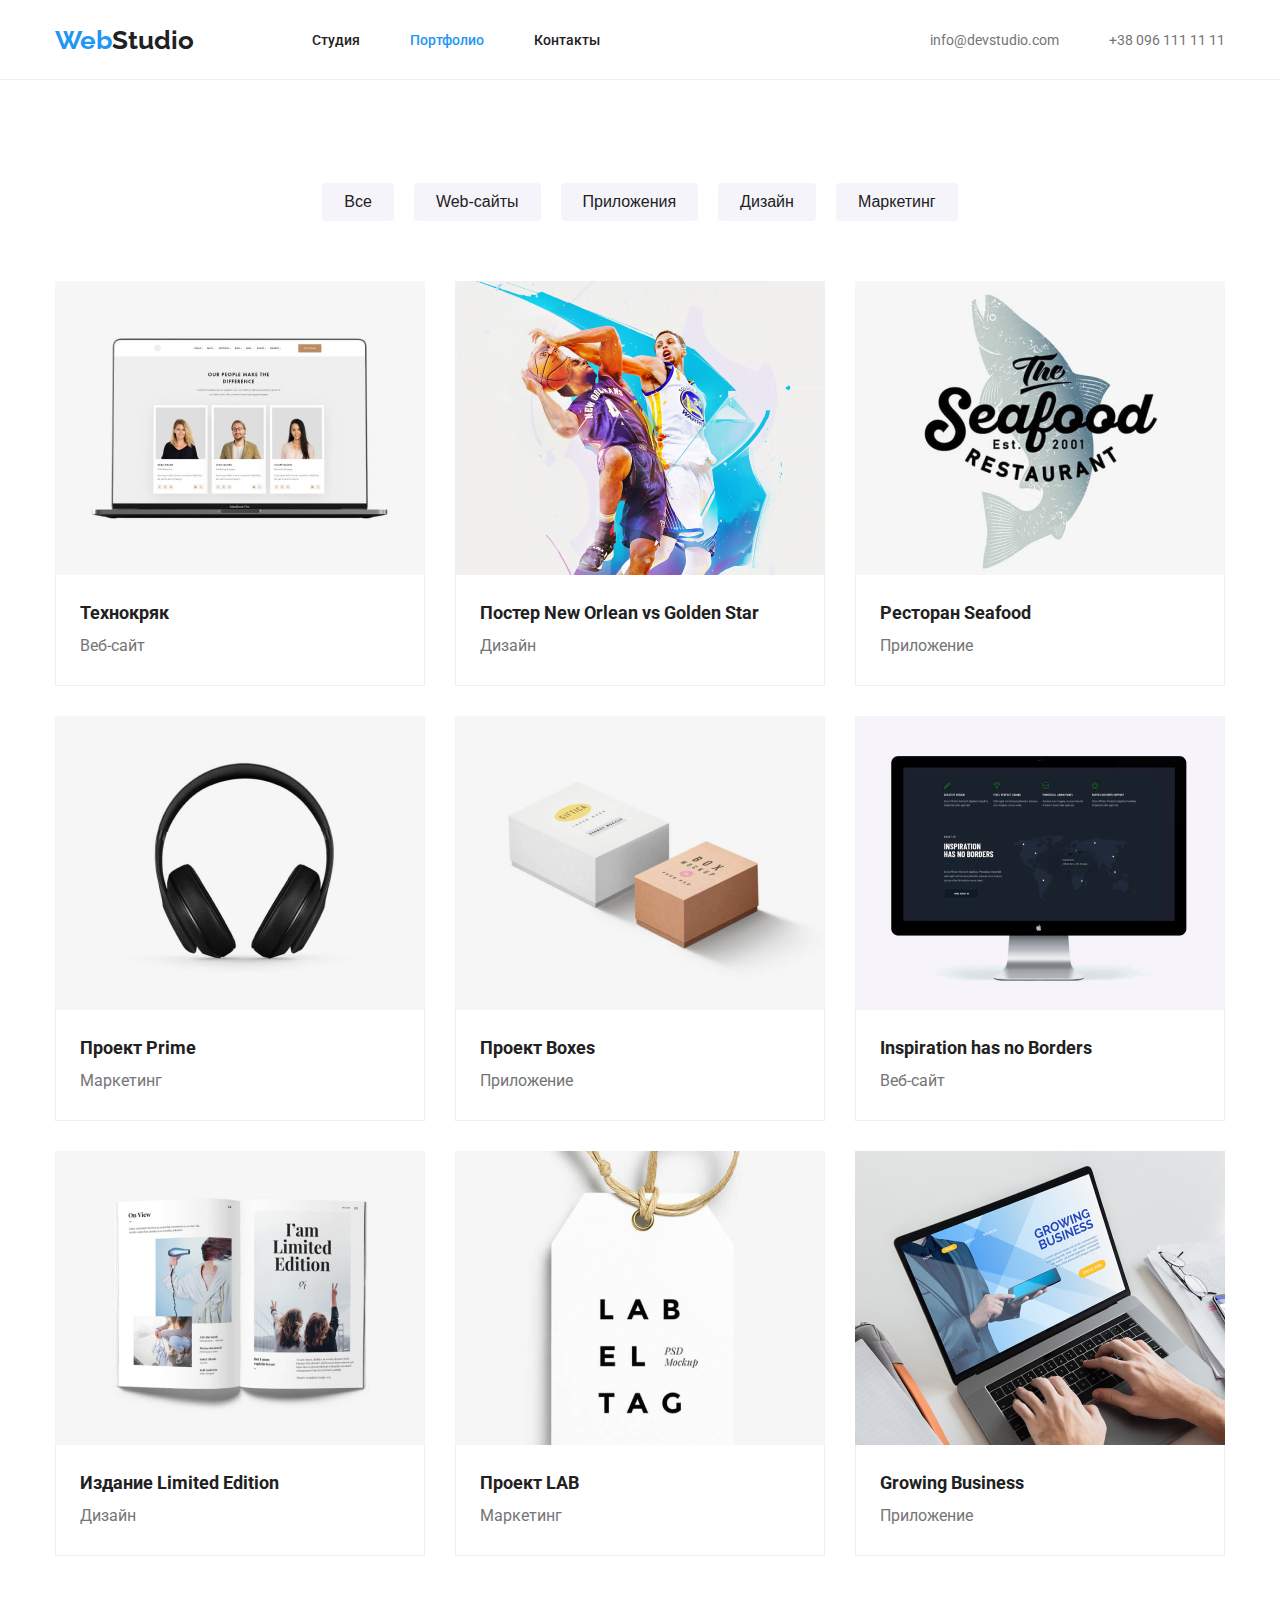
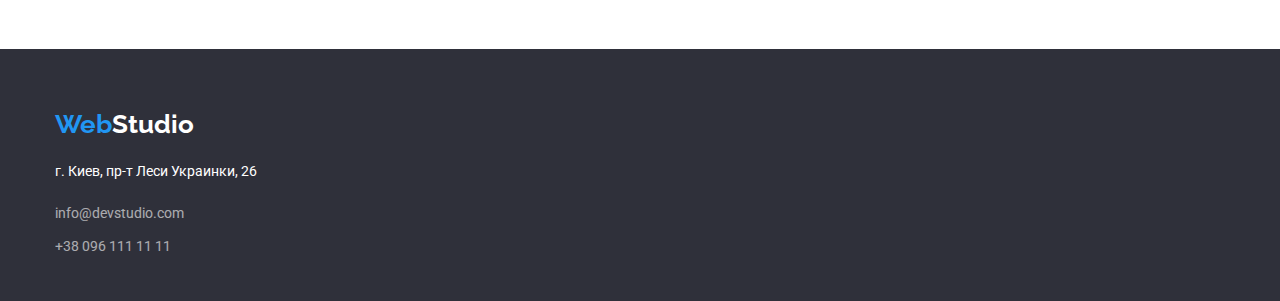
==== commit 8f67743c: "goit-markup-hw-02(restart)" ====
--- a/portfolio.html
+++ b/portfolio.html
@@ -9,10 +9,12 @@
     <link rel="preconnect" href="https://fonts.googleapis.com">
     <link rel="preconnect" href="https://fonts.gstatic.com" crossorigin>
     <link href="https://fonts.googleapis.com/css2?family=Roboto:wght@300;400;500;700&display=swap" rel="stylesheet">
+    <link rel="preconnect" href="https://fonts.googleapis.com">
+    <link rel="preconnect" href="https://fonts.gstatic.com" crossorigin>
+    <link href="https://fonts.googleapis.com/css2?family=Raleway:wght@700&display=swap" rel="stylesheet">
 </head>
 
 <body>
-    
         <header>
             <div class="list-center">
                 <div class="header-page">
@@ -21,7 +23,7 @@
                     </div>
                     <nav>
                         <ul class="list">
-                            <li><a class="list-link" href="/">Студия</a></li>
+                            <li><a class="list-link" href="index.html">Студия</a></li>
                             <li><a class="list-link action" href="portfolio.html">Портфолио</a></li>
                             <li><a class="list-link" href="">Контакты</a></li>
                         </ul>
@@ -34,92 +36,89 @@
             </div>
         </header>
         <main>
-            <div class="list-center">
-            <section class="filter">
-                    <div class="filter-box">
-                        <h1>Портфолио</h1> <!--hidden-->
-                        <nav>
-                            <ul class="filter-list">
-                                <li><a class="filter-link  action-link bg" href="/">Все</a></li>
-                                <li><a class="filter-link action-link" href="/">Web-сайты</a></li>
-                                <li><a class="filter-link action-link" href="/">Приложения</a></li>
-                                <li><a class="filter-link action-link" href="/">Дизайн</a></li>
-                                <li><a class="filter-link action-link" href="/">Маркетинг</a></li>
+                <section class="filter">
+                    <div class="list-center">
+                        <div class="filter-box">
+                            <h1>Портфолио</h1> <!--hidden-->
+                                <ul class="filter-list">
+                                    <li><button type="button" class="filter-link  action-link bg" href="/">Все</button></li>
+                                    <li><button type="button"  class="filter-link action-link" href="/">Web-сайты</button></li>
+                                    <li><button type="button"  class="filter-link action-link" href="/">Приложения</button></li>
+                                    <li><button type="button"  class="filter-link action-link" href="/">Дизайн</button></li>
+                                    <li><button type="button"  class="filter-link action-link" href="/">Маркетинг</button></li>
+                                </ul>
+                        </div>
+                        <div class="page-cards">
+                            <ul>
+                                <li class="page-items">
+                                    <a href="/"><img src="images/images1.jpg" width="370" alt="Вебсайт"></a>
+                                    <div class="page-topbox">
+                                        <h2 class="page-title">Технокряк</h2>
+                                        <p class="page-text">Веб-сайт</p>
+                                    </div>
+                                </li>
+                                <li class="page-items">
+                                    <a href="/"><img src="images/images2.jpg" width="370" alt="Баскетболисты"></a>
+                                    <div class="page-topbox">
+                                    <h2 class="page-title">Постер New Orlean vs Golden Star</h2>
+                                    <p class="page-text">Дизайн</p>
+                                    </div>
+                                </li>
+                                <li class="page-items">
+                                    <a href="/"><img src="images/images3.jpg" width="370" alt="Логотип"></a>
+                                    <div class="page-topbox">
+                                    <h2 class="page-title">Ресторан Seafood</h2>
+                                    <p class="page-text">Приложение</p>
+                                    </div>
+                                </li>
+                                <li class="page-items">
+                                    <a href="/"><img src="images/images4.jpg" width="370" alt="Наушники"></a>
+                                    <div class="page-topbox">
+                                    <h2 class="page-title">Проект Prime</h2>
+                                    <p class="page-text">Маркетинг</p>
+                                    </div>
+                                </li>
+                                <li class="page-items">
+                                    <a href="/"><img src="images/images5.jpg" width="370" alt="Части"></a>
+                                    <div class="page-topbox">
+                                    <h2 class="page-title">Проект Boxes</h2>
+                                    <p class="page-text">Приложение</p>
+                                    </div>
+                                </li>
+                                <li class="page-items">
+                                    <a href="/"><img src="images/images6.jpg" width="370" alt="Монитор"></a>
+                                    <div class="page-topbox">
+                                    <h2 class="page-title">Inspiration has no Borders</h2>
+                                    <p class="page-text">Веб-сайт</p>
+                                    </div>
+                                </li>
+                                <li class="page-items">
+                                    <a href="/"><img src="images/images7.jpg" width="370" alt="Журнал"></a>
+                                    <div class="page-topbox">
+                                    <h2 class="page-title">Издание Limited Edition</h2>
+                                    <p class="page-text">Дизайн</p>
+                                    </div>
+                                </li>
+                                <li class="page-items">
+                                    <a href="/"><img src="images/images8.jpg" width="370" alt="Лейбл"></a>
+                                    <div class="page-topbox">
+                                    <h2 class="page-title">Проект LAB</h2>
+                                    <p class="page-text">Маркетинг</p>
+                                    </div>
+                                </li>
+                                <li class="page-items">
+                                    <a href="/"><img src="images/images9.jpg" width="370" alt="Ноутбук"></a>
+                                    <div class="page-topbox">
+                                    <h2 class="page-title">Growing Business</h2>
+                                    <p class="page-text">Приложение</p>
+                                    </div>
+                                </li>
                             </ul>
-                        </nav>
+                        </div>
                     </div>
-                    <div class="page-cards">
-                        <ul>
-                            <li class="page-items">
-                                <img src="images/images1.jpg" width="370px" alt="Вебсайт">
-                                <div class="page-topbox">
-                                    <h2 class="page-title">Технокряк</h2>
-                                    <p class="page-text">Веб-сайт</p>
-                                </div>
-                            </li>
-                            <li class="page-items">
-                                <img src="images/images2.jpg" width="370px" alt="Баскетболисты">
-                                <div class="page-topbox">
-                                <h2 class="page-title">Постер New Orlean vs Golden Star</h2>
-                                <p class="page-text">Дизайн</p>
-                                </div>
-                            </li>
-                            <li class="page-items">
-                                <img src="images/images3.jpg" width="370px" alt="Логотип">
-                                <div class="page-topbox">
-                                <h2 class="page-title">Ресторан Seafood</h2>
-                                <p class="page-text">Приложение</p>
-                                </div>
-                            </li>
-                            <li class="page-items">
-                                <img src="images/images4.jpg" width="370px" alt="Наушники">
-                                <div class="page-topbox">
-                                <h2 class="page-title">Проект Prime</h2>
-                                <p class="page-text">Маркетинг</p>
-                                </div>
-                            </li>
-                            <li class="page-items">
-                                <img src="images/images5.jpg" width="370px" alt="Части">
-                                <div class="page-topbox">
-                                <h2 class="page-title">Проект Boxes</h2>
-                                <p class="page-text">Приложение</p>
-                                </div>
-                            </li>
-                            <li class="page-items">
-                                <img src="images/images6.jpg" width="370px" alt="Монитор">
-                                <div class="page-topbox">
-                                <h2 class="page-title">Inspiration has no Borders</h2>
-                                <p class="page-text">Веб-сайт</p>
-                                </div>
-                            </li>
-                            <li class="page-items">
-                                <img src="images/images7.jpg" width="370px" alt="Журнал">
-                                <div class="page-topbox">
-                                <h2 class="page-title">Издание Limited Edition</h2>
-                                <p class="page-text">Дизайн</p>
-                                </div>
-                            </li>
-                            <li class="page-items">
-                                <img src="images/images8.jpg" width="370px" alt="Лейбл">
-                                <div class="page-topbox">
-                                <h2 class="page-title">Проект LAB</h2>
-                                <p class="page-text">Маркетинг</p>
-                                </div>
-                            </li>
-                            <li class="page-items">
-                                <img src="images/images9.jpg" width="370px" alt="Ноутбук">
-                                <div class="page-topbox">
-                                <h2 class="page-title">Growing Business</h2>
-                                <p class="page-text">Приложение</p>
-                                </div>
-                            </li>
-                        </ul>
-                    </div>
-                
-            </section>
-            </div>
+                </section>
+            
         </main>
-    </div>
         <footer>
             <div class="list-center">
                 <div class="position-footer">
@@ -136,7 +135,5 @@
                 </div>
             </div>
         </footer>
-   
 </body>
-
 </html>--- a/css/portfolio.css
+++ b/css/portfolio.css
@@ -57,15 +57,18 @@
     font-size: 26px;
     font-weight: bold;
     letter-spacing: 3%;
+    font-family: 'Raleway', sans-serif;
     text-decoration: none;
 }
 .logo-text{
     color: var( --second-color);
+    font-family: 'Raleway', sans-serif;
+    font-weight: bold;
 }
 .list-link {
     color: var(--second-color);
     font-size: 14px;
-    font-weight: medium;
+    font-weight: 500;
 }
 .list-link:hover{
     color: var(--style-color);
@@ -131,12 +134,13 @@
     color:var(--second-color);
     font-size: 16px;
     line-height: 26px;
-    font-weight: medium;
+    font-weight: 500;
     text-align: center;
     display: inline-block;
     padding: 6px 22px 6px 22px;
     background: #F5F4FA;
     border-radius: 4px;
+    border: none;
 }
 .action-link{
     background: ##F5F4FA;
@@ -212,7 +216,7 @@
     margin-top: 20px;
     font-family: 'Roboto', sans-serif;
     font-size: 14px;
-    font-weight: regular;
+    font-weight: 400;
     color: #fff;
     line-height: 24px;
 }
@@ -223,6 +227,12 @@
 .address-footer p{
     font-style: normal;
     margin: 0px;
+    margin-top: 20px;
+    font-family: 'Roboto', sans-serif;
+    font-size: 14px;
+    font-weight: 400;
+    color: #fff;
+    line-height: 24px;
 }
 .address-footer  a {
     margin-top: 9px;
@@ -240,6 +250,9 @@
     color: var(--ferst-color);
     text-decoration: none;
     font-size: 14px;
-    font-weight: medium;
+    font-weight: 400;
+    margin-top: 20px;
+    font-family: 'Roboto', sans-serif;
+    line-height: 24px;;
 }
 /* Закрываю footer */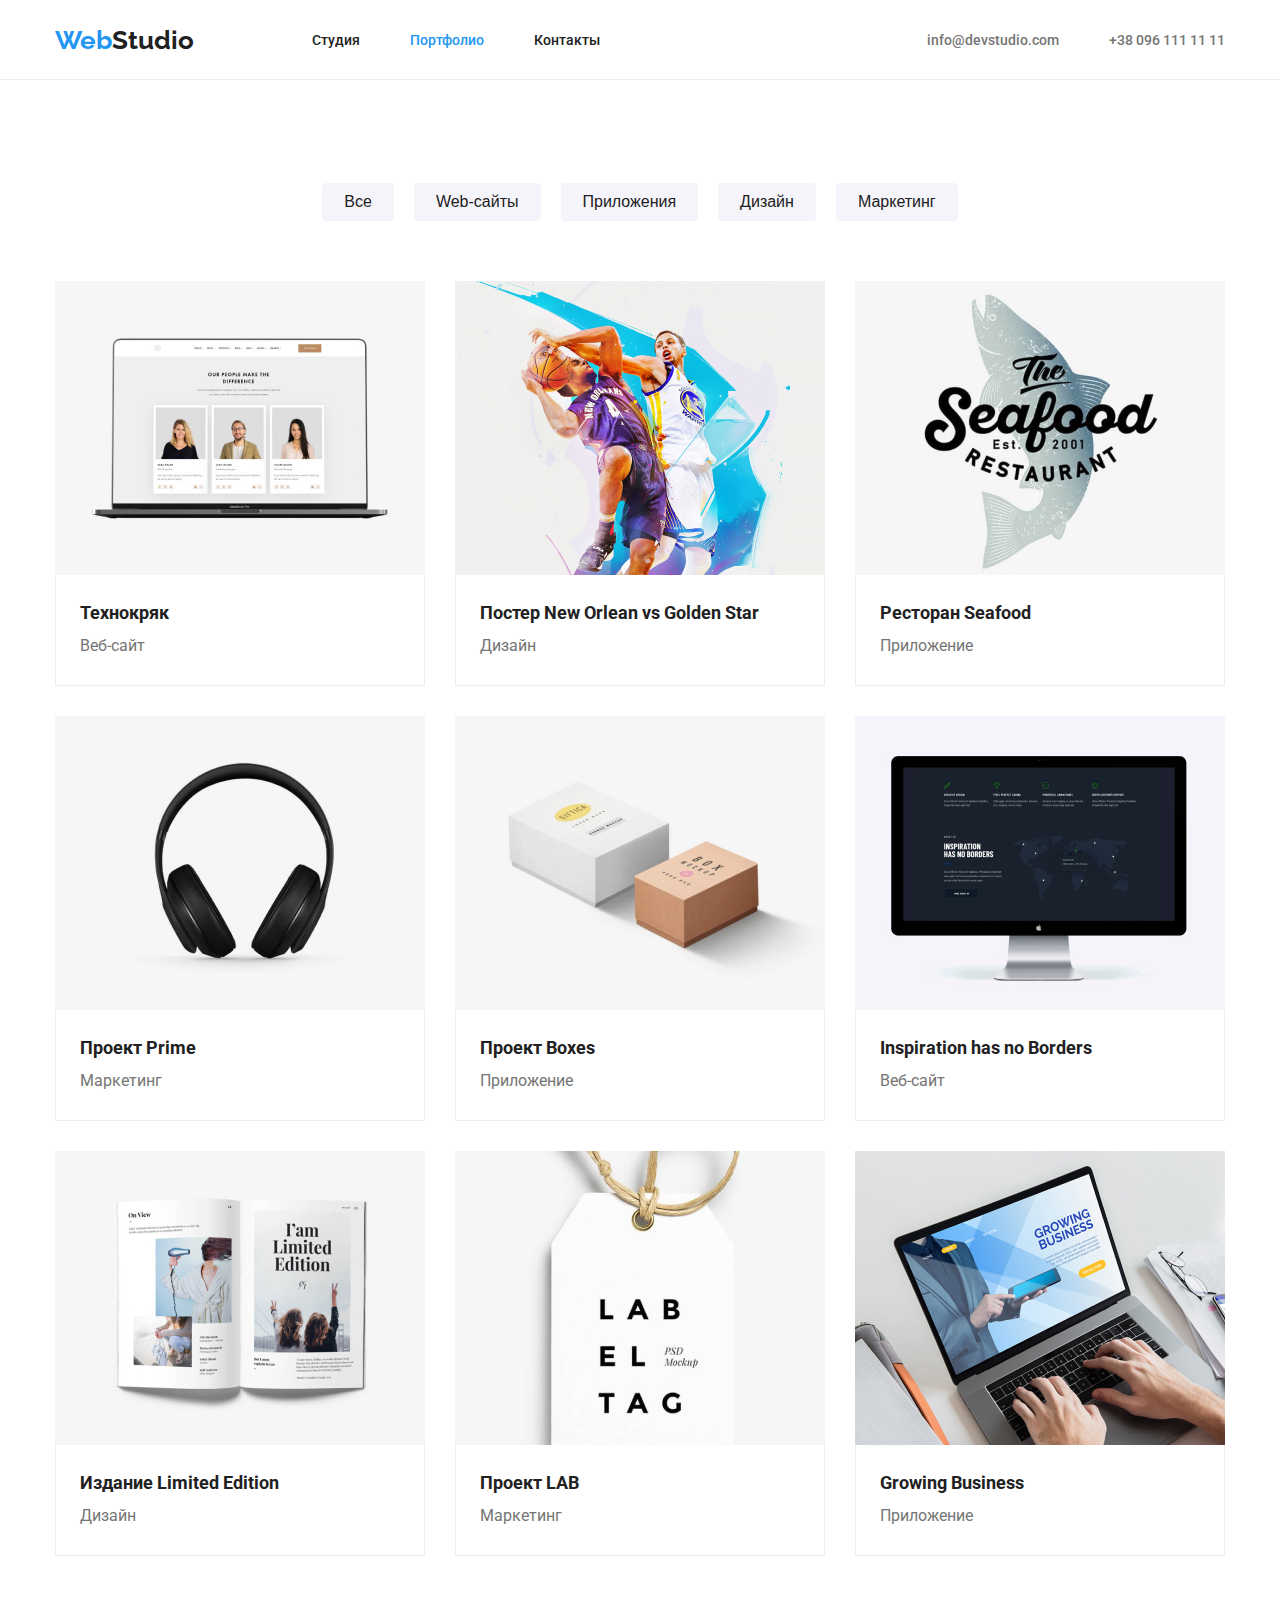
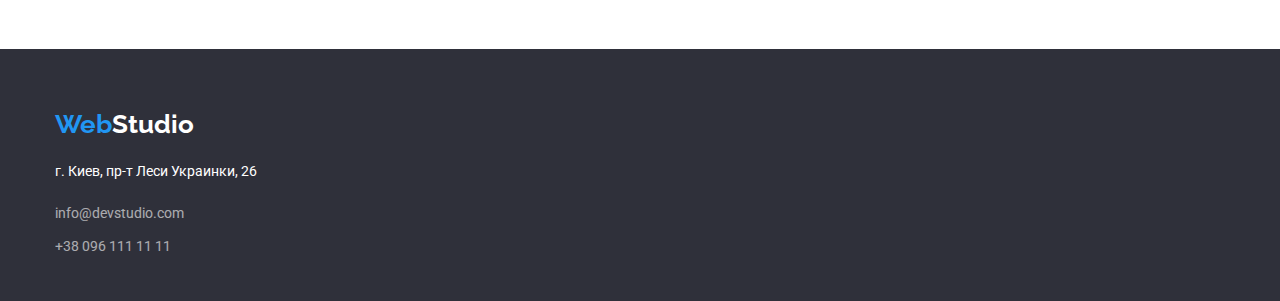
==== commit d6c7dc89: "dz2-new" ====
--- a/portfolio.html
+++ b/portfolio.html
@@ -51,67 +51,77 @@
                         <div class="page-cards">
                             <ul>
                                 <li class="page-items">
-                                    <a href="/"><img src="images/images1.jpg" width="370" alt="Вебсайт"></a>
+                                    <a href="/">
+                                    <img src="images/images1.jpg" width="370" alt="Вебсайт">
                                     <div class="page-topbox">
                                         <h2 class="page-title">Технокряк</h2>
                                         <p class="page-text">Веб-сайт</p>
                                     </div>
+                                    </a>
                                 </li>
                                 <li class="page-items">
-                                    <a href="/"><img src="images/images2.jpg" width="370" alt="Баскетболисты"></a>
+                                    <a href="/"><img src="images/images2.jpg" width="370" alt="Баскетболисты">
                                     <div class="page-topbox">
                                     <h2 class="page-title">Постер New Orlean vs Golden Star</h2>
                                     <p class="page-text">Дизайн</p>
                                     </div>
+                                    </a>
                                 </li>
                                 <li class="page-items">
-                                    <a href="/"><img src="images/images3.jpg" width="370" alt="Логотип"></a>
+                                    <a href="/"><img src="images/images3.jpg" width="370" alt="Логотип">
                                     <div class="page-topbox">
                                     <h2 class="page-title">Ресторан Seafood</h2>
                                     <p class="page-text">Приложение</p>
                                     </div>
+                                    </a>
                                 </li>
                                 <li class="page-items">
-                                    <a href="/"><img src="images/images4.jpg" width="370" alt="Наушники"></a>
+                                    <a href="/"><img src="images/images4.jpg" width="370" alt="Наушники">
                                     <div class="page-topbox">
                                     <h2 class="page-title">Проект Prime</h2>
                                     <p class="page-text">Маркетинг</p>
                                     </div>
+                                    </a>
                                 </li>
                                 <li class="page-items">
-                                    <a href="/"><img src="images/images5.jpg" width="370" alt="Части"></a>
+                                    <a href="/"><img src="images/images5.jpg" width="370" alt="Части">
                                     <div class="page-topbox">
                                     <h2 class="page-title">Проект Boxes</h2>
                                     <p class="page-text">Приложение</p>
                                     </div>
+                                    </a>
                                 </li>
                                 <li class="page-items">
-                                    <a href="/"><img src="images/images6.jpg" width="370" alt="Монитор"></a>
+                                    <a href="/"><img src="images/images6.jpg" width="370" alt="Монитор">
                                     <div class="page-topbox">
                                     <h2 class="page-title">Inspiration has no Borders</h2>
                                     <p class="page-text">Веб-сайт</p>
                                     </div>
+                                    </a>
                                 </li>
                                 <li class="page-items">
-                                    <a href="/"><img src="images/images7.jpg" width="370" alt="Журнал"></a>
+                                    <a href="/"><img src="images/images7.jpg" width="370" alt="Журнал">
                                     <div class="page-topbox">
                                     <h2 class="page-title">Издание Limited Edition</h2>
                                     <p class="page-text">Дизайн</p>
                                     </div>
+                                    </a>
                                 </li>
                                 <li class="page-items">
-                                    <a href="/"><img src="images/images8.jpg" width="370" alt="Лейбл"></a>
+                                    <a href="/"><img src="images/images8.jpg" width="370" alt="Лейбл">
                                     <div class="page-topbox">
                                     <h2 class="page-title">Проект LAB</h2>
                                     <p class="page-text">Маркетинг</p>
                                     </div>
+                                    </a>
                                 </li>
                                 <li class="page-items">
-                                    <a href="/"><img src="images/images9.jpg" width="370" alt="Ноутбук"></a>
+                                    <a href="/"><img src="images/images9.jpg" width="370" alt="Ноутбук">
                                     <div class="page-topbox">
                                     <h2 class="page-title">Growing Business</h2>
                                     <p class="page-text">Приложение</p>
                                     </div>
+                                    </a>
                                 </li>
                             </ul>
                         </div>
--- a/css/portfolio.css
+++ b/css/portfolio.css
@@ -83,7 +83,7 @@
     color: var(--ferst-color);
     text-decoration: none;
     font-size: 14px;
-    font-weight: medium;
+    font-weight: 500;
     margin-right: 0px;
 }
 .header-mail{
@@ -91,7 +91,7 @@
     color: var(--ferst-color);
     text-decoration: none;
     font-size: 14px;
-    font-weight: medium;
+    font-weight: 500;
     margin-right: 50px;
 }
 .header-mail:hover, .header-tel:hover{
@@ -193,7 +193,7 @@
 .page-text{
     color: var(--ferst-color);
     font-size: 16px;
-    font-weight: regular;
+    font-weight: 400;
     line-height: 30px;
     font-family: 'Roboto', sans-serif;
     margin: 0px;
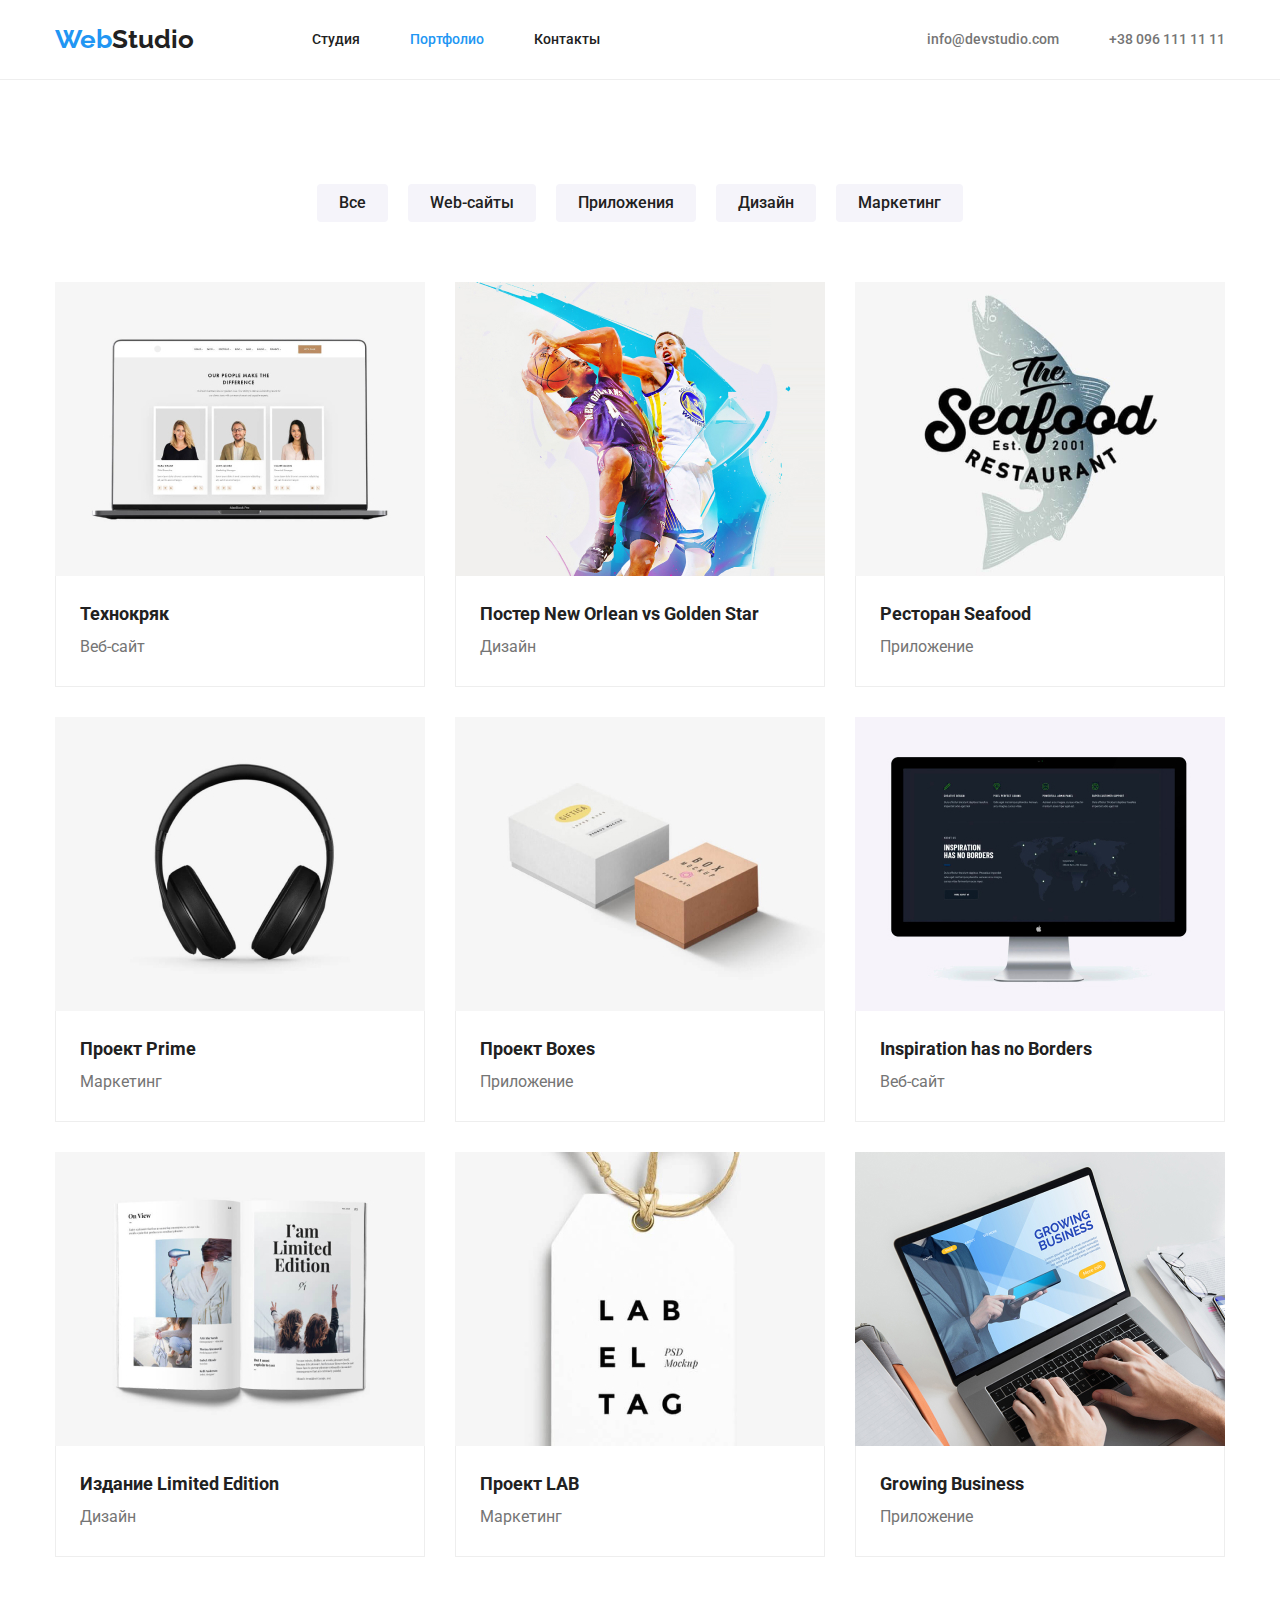
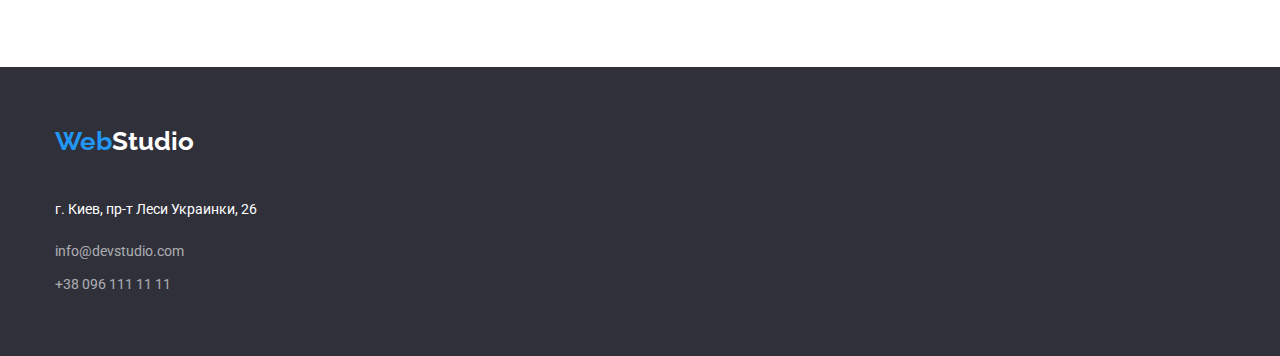
==== commit de047707: "goit-markup-hw-03" ====
--- a/portfolio.html
+++ b/portfolio.html
@@ -2,8 +2,9 @@
 <html lang="ru">
 
 <head>
-    <title>goit-markup-hw-02</title>
+    <title>goit-markup-hw-03</title>
     <meta charset="utf-8">
+    <link rel="stylesheet" href="css/normalize.css">
     <link rel="stylesheet" href="css/portfolio.css">
     <meta name="viewport" content="width=device-width, initial-scale=1.0">
     <link rel="preconnect" href="https://fonts.googleapis.com">
@@ -16,7 +17,7 @@
 
 <body>
         <header>
-            <div class="list-center">
+            <div class="container">
                 <div class="header-page">
                     <div class="logo">
                         <a class="logo-link" href="/">Web<span class="logo-text">Studio</span></a>
@@ -36,10 +37,9 @@
             </div>
         </header>
         <main>
-                <section class="filter">
-                    <div class="list-center">
-                        <div class="filter-box">
-                            <h1>Портфолио</h1> <!--hidden-->
+                <section class="section">
+                    <div class="container">
+                            <h1 class="hidden_h1">Портфолио</h1> <!--hidden-->
                                 <ul class="filter-list">
                                     <li><button type="button" class="filter-link  action-link bg" href="/">Все</button></li>
                                     <li><button type="button"  class="filter-link action-link" href="/">Web-сайты</button></li>
@@ -47,7 +47,6 @@
                                     <li><button type="button"  class="filter-link action-link" href="/">Дизайн</button></li>
                                     <li><button type="button"  class="filter-link action-link" href="/">Маркетинг</button></li>
                                 </ul>
-                        </div>
                         <div class="page-cards">
                             <ul>
                                 <li class="page-items">
@@ -130,7 +129,7 @@
             
         </main>
         <footer>
-            <div class="list-center">
+            <div class="container">
                 <div class="position-footer">
                     <div class="logo-footer">
                         <a class="logo-link" href="/">Web<span class="ft-color">Studio</span></a>
--- a/css/portfolio.css
+++ b/css/portfolio.css
@@ -21,11 +21,14 @@
 a{
     text-decoration: none;
 }
-
-.list-center{
-    max-width: 1170px;
+.hidden_h1{
+    display: none;
+}
+.container{
+    max-width: 1200px;
     margin: 0 auto;
-    
+    padding-left: 15px;
+    padding-right: 15px;
 }
 /* Дополнительные классы */
 
@@ -110,8 +113,9 @@
 
 
 /* Открываю main */
-.filter{
-   margin-top: 93px;
+.section{
+   padding-top: 94px;
+   padding-bottom: 94px;
 }
 .filter-list{
     padding: 0;
@@ -151,7 +155,7 @@
 }
 .page-cards{
     margin-top: 50px;
-    margin-bottom: 93px;
+    
 }
 .page-cards ul {
     display: flex;
@@ -187,7 +191,6 @@
     font-size: 18px;
     font-weight: bold;
     line-height: 36px;
-    font-family: 'Roboto', sans-serif;
     margin: 0px;
 }
 .page-text{
@@ -195,7 +198,6 @@
     font-size: 16px;
     font-weight: 400;
     line-height: 30px;
-    font-family: 'Roboto', sans-serif;
     margin: 0px;
 }
 .filter > h1{
@@ -207,14 +209,13 @@
 /* Открываю footer */
 footer{
     background: var(--footer-bg);
-    height: 252px;
 }
 .logo-footer{
    padding-top: 60px;
 }
 .address-footer{
-    margin-top: 20px;
-    font-family: 'Roboto', sans-serif;
+    padding-top: 20px;
+    padding-bottom: 60px;
     font-size: 14px;
     font-weight: 400;
     color: #fff;
@@ -228,7 +229,6 @@
     font-style: normal;
     margin: 0px;
     margin-top: 20px;
-    font-family: 'Roboto', sans-serif;
     font-size: 14px;
     font-weight: 400;
     color: #fff;
@@ -252,7 +252,6 @@
     font-size: 14px;
     font-weight: 400;
     margin-top: 20px;
-    font-family: 'Roboto', sans-serif;
     line-height: 24px;;
 }
 /* Закрываю footer */